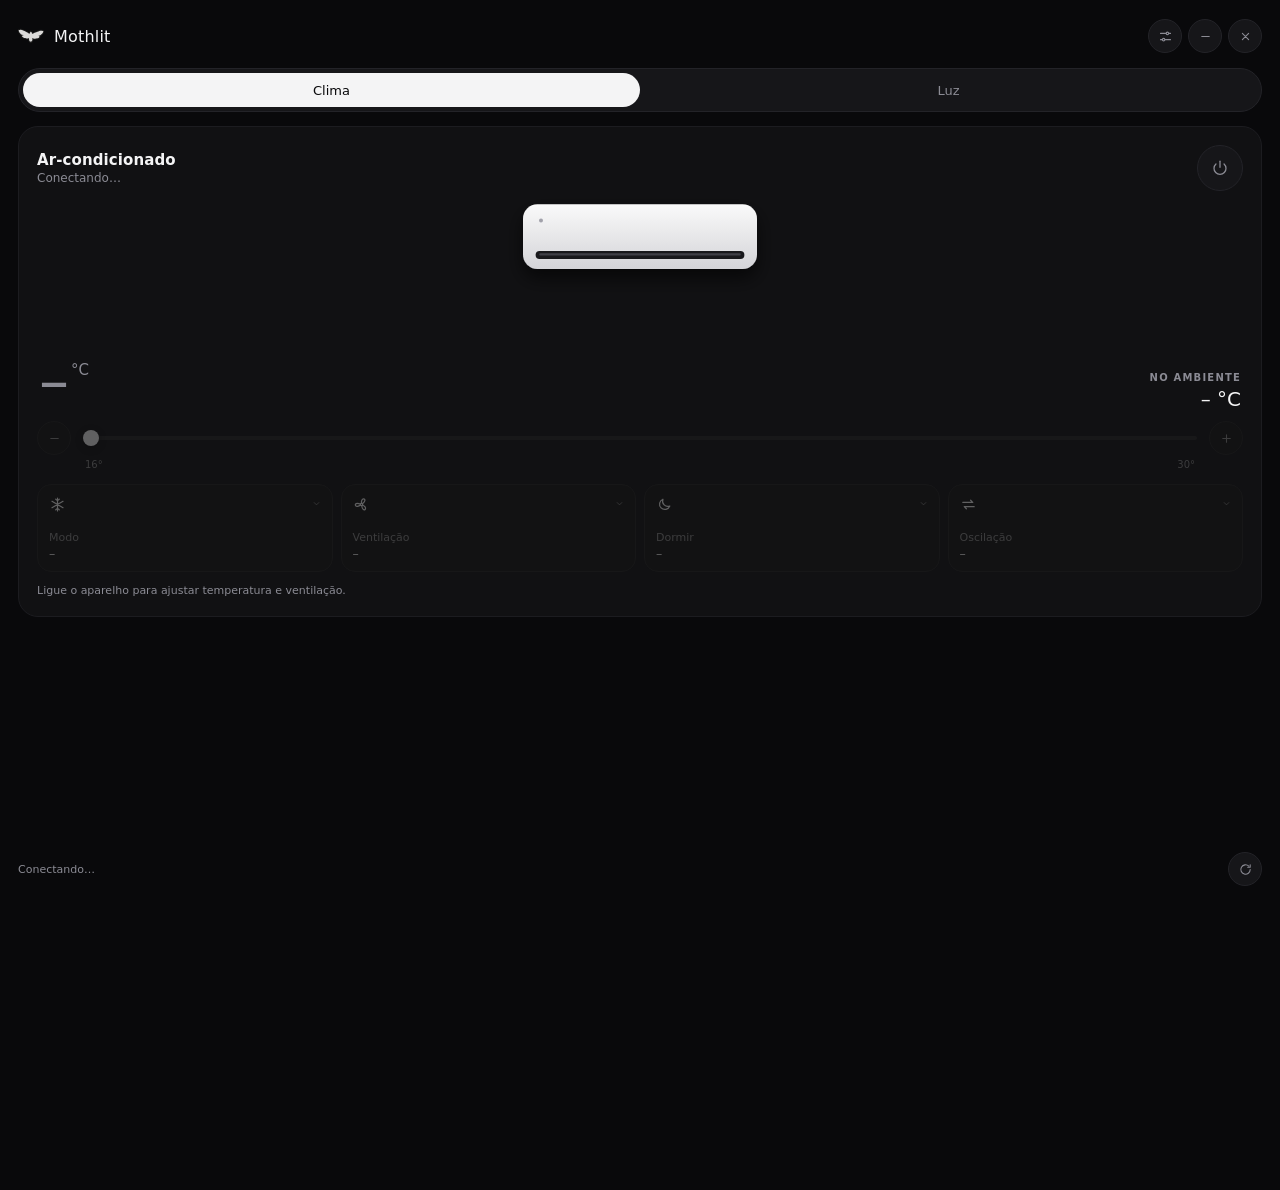
==== mothlit/ui/web/index.html @ a43bb96a "refactor!: troca a interface CustomTkinter por pywebview (HTML/CSS/JS) Tkinter não oferece opacidade" ====
<!doctype html>
<html lang="pt-BR">
<head>
  <meta charset="utf-8">
  <title>Mothlit</title>
  <link rel="stylesheet" href="estilo.css">
</head>
<body>
<div class="app" id="app">

  <header class="titulo pywebview-drag-region">
    <img class="logo pywebview-drag-region" src="moth.svg" alt="">
    <span class="nome pywebview-drag-region">Mothlit</span>
    <div class="acoes-janela">
      <button class="botao-icone" id="btn-config" title="Configurações" data-icone="ajustes"></button>
      <button class="botao-icone" id="btn-min" title="Minimizar" data-icone="menos"></button>
      <button class="botao-icone" id="btn-fechar" title="Fechar" data-icone="fechar"></button>
    </div>
  </header>

  <nav class="abas" id="abas">
    <span class="indicador"></span>
    <button data-alvo="clima" class="ativa">Clima</button>
    <button data-alvo="luz">Luz</button>
  </nav>

  <main class="paginas">

    <!-- ===================== Clima ===================== -->
    <section class="pagina ativa" id="pg-clima">
      <article class="card desligado" id="card-ar">
        <div class="card-topo">
          <div>
            <h2 id="ar-nome">Ar-condicionado</h2>
            <p class="situacao" id="ar-situacao">Conectando…</p>
          </div>
          <button class="energia" id="ar-energia" title="Ligar/desligar" data-icone="energia"></button>
        </div>

        <div class="ilustracao-ar">
          <svg viewBox="0 0 300 170" aria-hidden="true">
            <defs>
              <linearGradient id="g-corpo" x1="0" y1="0" x2="0" y2="1">
                <stop offset="0" stop-color="#fafafa"/>
                <stop offset="1" stop-color="#d4d4d8"/>
              </linearGradient>
              <linearGradient id="g-vento" gradientUnits="userSpaceOnUse" x1="0" y1="78" x2="0" y2="168">
                <stop offset="0" stop-color="#e4e4e7" stop-opacity=".6"/>
                <stop offset="1" stop-color="#e4e4e7" stop-opacity="0"/>
              </linearGradient>
              <filter id="sombra" x="-20%" y="-30%" width="140%" height="190%">
                <feDropShadow dx="0" dy="10" stdDeviation="10" flood-color="#000" flood-opacity=".6"/>
              </filter>
            </defs>
            <g class="vento" id="ar-vento"></g>
            <rect x="20" y="8" width="260" height="72" rx="16" fill="url(#g-corpo)" filter="url(#sombra)"/>
            <rect x="34" y="60" width="232" height="9" rx="4.5" fill="#18181b"/>
            <rect x="38" y="62.5" width="224" height="2.5" rx="1.25" fill="#3f3f46"/>
            <circle class="led" cx="40" cy="26" r="2.2"/>
            <text class="visor" id="ar-visor" x="258" y="38" text-anchor="end"></text>
          </svg>
        </div>

        <div class="temperaturas">
          <div class="alvo"><span id="ar-alvo">–</span><small>°C</small></div>
          <div class="ambiente">
            <span class="rotulo">No ambiente</span>
            <span id="ar-ambiente">– °C</span>
          </div>
        </div>

        <div class="ajustavel">
          <div class="controle-alvo">
            <button class="botao-icone" id="ar-menos" data-icone="menos" title="Diminuir"></button>
            <input type="range" class="slider" id="ar-slider" min="16" max="30" step="1" value="16">
            <button class="botao-icone" id="ar-mais" data-icone="mais" title="Aumentar"></button>
          </div>
          <div class="limites"><span id="ar-min">16°</span><span id="ar-max">30°</span></div>

          <div class="blocos">
            <button class="bloco" data-campo="modo"><span class="bloco-icone" data-icone="floco"></span>
              <span class="seta" data-icone="seta"></span><span class="bloco-titulo">Modo</span><span class="bloco-valor">–</span></button>
            <button class="bloco" data-campo="ventilador"><span class="bloco-icone" data-icone="ventilador"></span>
              <span class="seta" data-icone="seta"></span><span class="bloco-titulo">Ventilação</span><span class="bloco-valor">–</span></button>
            <button class="bloco" data-campo="opcional"><span class="bloco-icone" data-icone="lua"></span>
              <span class="seta" data-icone="seta"></span><span class="bloco-titulo">Dormir</span><span class="bloco-valor">–</span></button>
            <button class="bloco" data-campo="oscilacao"><span class="bloco-icone" data-icone="oscilar"></span>
              <span class="seta" data-icone="seta"></span><span class="bloco-titulo">Oscilação</span><span class="bloco-valor">–</span></button>
          </div>
        </div>
        <p class="dica" id="ar-dica">Ligue o aparelho para ajustar temperatura e ventilação.</p>
      </article>
    </section>

    <!-- ===================== Luz ===================== -->
    <section class="pagina" id="pg-luz">
      <article class="card" id="card-luz">
        <div class="card-topo">
          <div>
            <h2 id="luz-nome">Lâmpada</h2>
            <p class="situacao" id="luz-situacao">Conectando…</p>
          </div>
          <button class="energia" id="luz-energia" title="Ligar/desligar" data-icone="energia"></button>
        </div>

        <div class="quarto apagado" id="quarto">
          <svg viewBox="0 0 360 200" aria-hidden="true">
            <defs>
              <radialGradient id="g-luz" gradientUnits="userSpaceOnUse" cx="180" cy="36" r="250">
                <stop offset="0" class="luz-0"/>
                <stop offset=".45" class="luz-1"/>
                <stop offset="1" class="luz-2"/>
              </radialGradient>
            </defs>
            <rect width="360" height="200" fill="#18181b"/>
            <polygon points="0,0 360,0 265,60 95,60" fill="#26262a"/>
            <polygon points="0,0 95,60 95,160 0,200" fill="#1c1c20"/>
            <polygon points="360,0 265,60 265,160 360,200" fill="#202024"/>
            <polygon points="0,200 95,160 265,160 360,200" fill="#121215"/>
            <rect x="95" y="60" width="170" height="100" fill="#2a2a2f"/>
            <g stroke="#3a3a40" stroke-width="3" stroke-linecap="round">
              <path d="M300 76 340 68M300 85 340 77M300 94 340 86M300 103 340 95M300 112 340 104M300 121 340 113M300 130 340 122"/>
            </g>
            <polygon points="120,150 240,150 262,178 98,178" fill="#323238"/>
            <rect x="98" y="178" width="164" height="8" fill="#26262b"/>
            <rect class="luz" width="360" height="200" fill="url(#g-luz)"/>
            <polygon class="painel" points="150,26 210,26 222,42 138,42"/>
          </svg>
        </div>

        <div class="linha-brilho">
          <span class="icone-suave" data-icone="sol"></span>
          <input type="range" class="slider" id="luz-brilho" min="1" max="100" step="1" value="1">
          <span class="valor" id="luz-brilho-valor">–</span>
        </div>
      </article>

      <nav class="abas abas-sub" id="abas-luz">
        <span class="indicador"></span>
        <button data-alvo="cores" class="ativa">Cores</button>
        <button data-alvo="branco">Branco</button>
      </nav>

      <div class="subpaginas">
        <div class="subpagina ativa" id="sub-cores">
          <div class="disco" id="disco"><span class="marca" id="disco-marca"></span></div>
        </div>
        <div class="subpagina" id="sub-branco">
          <div class="legenda"><span>Quente</span><span>Frio</span></div>
          <input type="range" class="slider slider-temp" id="luz-temp" min="0" max="100" step="1" value="50">
          <div class="presets">
            <button data-temp="0">Quente</button>
            <button data-temp="50">Neutro</button>
            <button data-temp="100">Frio</button>
          </div>
        </div>
      </div>
    </section>
  </main>

  <footer class="rodape">
    <span class="status" id="status"></span>
    <button class="botao-icone" id="btn-atualizar" title="Atualizar" data-icone="atualizar"></button>
  </footer>

  <div class="menu" id="menu" role="menu"></div>

  <div class="folha-fundo" id="folha-fundo">
    <div class="folha" id="folha">
      <div class="folha-topo">
        <h3>Configurações</h3>
        <button class="botao-icone" id="folha-fechar" data-icone="fechar" title="Fechar"></button>
      </div>
      <dl id="folha-dados"></dl>
      <p class="folha-dica">Para reconfigurar: <code>uv run python -m mothlit setup</code></p>
    </div>
  </div>
</div>
<script src="app.js"></script>
</body>
</html>
---- mothlit/ui/web/estilo.css ----
/* Mothlit: escuro, neutro e minimalista. Cor só onde significa algo (luz, visor). */

@property --luz { syntax: "<color>"; inherits: true; initial-value: #ffffff; }
@property --int { syntax: "<number>"; inherits: true; initial-value: 0; }

:root {
  --fundo: #09090b;
  --card: #111113;
  --card-borda: #1c1c20;
  --bloco: #161619;
  --bloco-hover: #1e1e22;
  --bloco-borda: #232328;
  --trilho: #26262b;
  --destaque: #f4f4f5;
  --texto: #f4f4f5;
  --texto-suave: #8b8b94;
  --texto-apagado: #4a4a52;
  --erro: #f87171;
  --visor: #38bdf8;

  --suave: cubic-bezier(.2, .8, .2, 1);
  --rapido: 160ms;
  --medio: 280ms;
  --lento: 600ms;
}

* { box-sizing: border-box; margin: 0; padding: 0; }

html, body {
  height: 100%;
  background: var(--fundo);
  color: var(--texto);
  font-family: "Segoe UI Variable Text", "Segoe UI", system-ui, sans-serif;
  font-size: 13px;
  overflow: hidden;
  user-select: none;
  -webkit-font-smoothing: antialiased;
}

button {
  font: inherit;
  color: inherit;
  background: none;
  border: none;
  cursor: pointer;
  outline: none;
}

svg.icone { width: 1em; height: 1em; display: block; fill: none; stroke: currentColor;
  stroke-width: 1.7; stroke-linecap: round; stroke-linejoin: round; }

/* ---------- janela: aparece e some com fade ---------- */

.app {
  height: 100%;
  display: flex;
  flex-direction: column;
  padding: 14px 18px 14px;
  opacity: 0;
  transform: scale(.985) translateY(6px);
  transition: opacity 320ms var(--suave), transform 420ms var(--suave);
}
.app.visivel { opacity: 1; transform: none; }
.app.saindo { opacity: 0; transform: scale(.985); transition-duration: 160ms; }

/* ---------- barra de título ---------- */

.titulo { display: flex; align-items: center; gap: 10px; height: 44px; margin-bottom: 10px; }
.logo { width: 26px; height: 26px; opacity: .95; }
.nome { font-size: 16px; font-weight: 500; letter-spacing: .2px; flex: 1; }
.acoes-janela { display: flex; gap: 6px; }

.botao-icone {
  width: 34px; height: 34px; border-radius: 50%;
  display: grid; place-items: center; font-size: 15px;
  color: var(--texto-suave);
  background: var(--bloco); border: 1px solid var(--bloco-borda);
  transition: background var(--rapido), color var(--rapido), border-color var(--rapido), transform var(--rapido) var(--suave);
}
.botao-icone:hover { background: var(--bloco-hover); color: var(--texto); }
.botao-icone:active { transform: scale(.92); }
#btn-fechar:hover { background: #2a1416; border-color: #3b1d20; color: var(--erro); }

/* ---------- abas com indicador deslizante ---------- */

.abas {
  position: relative; display: grid; grid-template-columns: 1fr 1fr;
  background: var(--bloco); border: 1px solid var(--bloco-borda);
  border-radius: 999px; padding: 4px; margin-bottom: 14px;
}
.abas button {
  position: relative; z-index: 1; height: 34px; border-radius: 999px;
  color: var(--texto-suave); transition: color var(--medio) var(--suave);
}
.abas button.ativa { color: var(--fundo); font-weight: 500; }
.abas button:not(.ativa):hover { color: var(--texto); }
.abas .indicador {
  position: absolute; top: 4px; bottom: 4px; left: 4px; width: calc(50% - 4px);
  border-radius: 999px; background: var(--destaque);
  transition: transform 360ms var(--suave);
}
.abas[data-pos="1"] .indicador { transform: translateX(100%); }
.abas-sub { margin: 14px 0 4px; }
.abas-sub button { height: 30px; }

/* ---------- páginas: deslizam e fazem fade ---------- */

.paginas { position: relative; flex: 1; }
.pagina, .subpagina {
  position: absolute; inset: 0;
  opacity: 0; pointer-events: none;
  transform: translateX(var(--saida, 18px));
  transition: opacity var(--medio) var(--suave), transform 380ms var(--suave);
}
.pagina.ativa, .subpagina.ativa { opacity: 1; pointer-events: auto; transform: none; }
.pagina.antes, .subpagina.antes { --saida: -18px; }
.subpaginas { position: relative; height: 210px; }

/* ---------- card ---------- */

.card {
  background: var(--card); border: 1px solid var(--card-borda);
  border-radius: 20px; padding: 18px 18px 16px;
}
.card-topo { display: flex; align-items: center; justify-content: space-between; margin-bottom: 6px; }
.card h2 { font-size: 15px; font-weight: 600; letter-spacing: .1px; }
.situacao { font-size: 12px; color: var(--texto-suave); margin-top: 2px; transition: color var(--medio); }
.situacao.erro { color: var(--erro); }
.situacao.erro::before { content: "● "; }

.energia {
  width: 46px; height: 46px; border-radius: 50%;
  display: grid; place-items: center; font-size: 18px;
  color: var(--texto-suave); background: var(--bloco); border: 1px solid var(--bloco-borda);
  transition: background var(--medio) var(--suave), color var(--medio), border-color var(--medio),
              box-shadow var(--lento) var(--suave), transform var(--rapido) var(--suave);
}
.energia:hover { color: var(--texto); background: var(--bloco-hover); }
.energia:active { transform: scale(.92); }
.energia.ligada {
  background: var(--destaque); color: var(--fundo); border-color: var(--destaque);
  box-shadow: 0 0 0 4px rgba(244, 244, 245, .06), 0 0 28px rgba(244, 244, 245, .18);
}

/* ---------- ar-condicionado ---------- */

.ilustracao-ar { height: 150px; display: grid; place-items: center; }
.ilustracao-ar svg { width: 270px; overflow: visible; }
.led { fill: #a1a1aa; transition: fill var(--medio); }
.visor { fill: var(--visor); font: 600 15px "Segoe UI", sans-serif; opacity: 0; transition: opacity var(--lento); }
.vento { opacity: 0; transition: opacity 900ms var(--suave); }
.vento path { fill: none; stroke: url(#g-vento); stroke-width: 1.3; stroke-linecap: round;
  stroke-dasharray: 7 11; animation: sopro 1.4s linear infinite; }
@keyframes sopro { to { stroke-dashoffset: -36; } }
#card-ar.ligado .vento { opacity: 1; }
#card-ar.ligado .visor { opacity: 1; }
#card-ar.ligado .led { fill: var(--visor); }

.temperaturas { display: flex; align-items: flex-end; justify-content: space-between; margin: 4px 2px 10px; }
.alvo { display: flex; align-items: flex-start; gap: 4px; }
.alvo span { font-size: 60px; font-weight: 200; line-height: 1; letter-spacing: -2px;
  font-variant-numeric: tabular-nums; transition: color var(--medio); }
.alvo small { font-size: 15px; color: var(--texto-suave); margin-top: 10px; }
.ambiente { text-align: right; }
.ambiente .rotulo { display: block; font-size: 10px; font-weight: 600; letter-spacing: 1.2px;
  text-transform: uppercase; color: var(--texto-suave); margin-bottom: 4px; }
#ar-ambiente { font-size: 20px; font-weight: 300; }

.controle-alvo { display: flex; align-items: center; gap: 12px; }
.limites { display: flex; justify-content: space-between; padding: 4px 48px 0; font-size: 10px; color: var(--texto-suave); }

.ajustavel { transition: opacity var(--medio) var(--suave), filter var(--medio); }
#card-ar.desligado .ajustavel { opacity: .35; pointer-events: none; filter: saturate(0); }
#card-ar.desligado .alvo span { color: var(--texto-suave); }

.dica { font-size: 11px; color: var(--texto-suave); height: 0; opacity: 0; overflow: hidden;
  transition: opacity var(--medio), height var(--medio) var(--suave), margin var(--medio); }
#card-ar.desligado .dica { height: 16px; opacity: 1; margin-top: 12px; }

/* blocos */
.blocos { display: grid; grid-template-columns: repeat(4, 1fr); gap: 8px; margin-top: 14px; }
.bloco {
  position: relative; height: 88px; padding: 10px 11px; text-align: left;
  display: flex; flex-direction: column; justify-content: flex-end;
  background: var(--bloco); border: 1px solid var(--bloco-borda); border-radius: 14px;
  transition: background var(--rapido), border-color var(--rapido), transform var(--rapido) var(--suave);
}
.bloco:hover { background: var(--bloco-hover); border-color: var(--trilho); }
.bloco:active { transform: scale(.96); }
.bloco-icone { position: absolute; top: 11px; left: 11px; font-size: 17px; color: var(--destaque); }
.seta { position: absolute; top: 13px; right: 10px; font-size: 11px; color: var(--texto-suave);
  transition: transform var(--medio) var(--suave), opacity var(--rapido); }
.bloco.aberto .seta { transform: rotate(180deg); }
.bloco-titulo { font-size: 11px; color: var(--texto-suave); }
.bloco-valor { font-size: 12.5px; margin-top: 2px; white-space: nowrap; overflow: hidden; text-overflow: ellipsis;
  transition: opacity var(--rapido); }
.bloco.trocando .bloco-valor { opacity: 0; }
.bloco.indisponivel { pointer-events: none; }
.bloco.indisponivel .bloco-icone, .bloco.indisponivel .bloco-titulo,
.bloco.indisponivel .bloco-valor { color: var(--texto-apagado); }
.bloco.indisponivel .seta, .bloco.unico .seta { opacity: 0; }

/* ---------- lâmpada ---------- */

.quarto {
  --painel: #46464c;
  margin-top: 10px; border-radius: 14px; overflow: hidden; aspect-ratio: 360 / 200;
  transition: --luz var(--lento) var(--suave), --int var(--lento) var(--suave);
}
.quarto svg { width: 100%; height: 100%; display: block; }
.luz-0 { stop-color: var(--luz); stop-opacity: calc(var(--int) * .95); }
.luz-1 { stop-color: var(--luz); stop-opacity: calc(var(--int) * .32); }
.luz-2 { stop-color: var(--luz); stop-opacity: 0; }
.quarto .luz { mix-blend-mode: screen; }
.quarto .painel { fill: color-mix(in srgb, var(--luz) calc(45% + var(--int) * 20%), white); transition: fill var(--lento); }
.quarto.apagado .painel { fill: #46464c; }
.quarto svg { transition: filter var(--lento) var(--suave); }
.quarto.apagado svg { filter: brightness(.7); }

.linha-brilho { display: flex; align-items: center; gap: 12px; margin-top: 14px; }
.icone-suave { color: var(--texto-suave); font-size: 16px; }
.linha-brilho .valor { width: 38px; text-align: right; font-variant-numeric: tabular-nums; }

/* disco de cores: ângulo = matiz, raio = saturação */
#sub-cores { display: grid; place-items: center; }
.disco {
  position: relative; width: 180px; height: 180px; border-radius: 50%; cursor: crosshair;
  background: radial-gradient(closest-side, #fff, rgba(255, 255, 255, 0)),
              conic-gradient(red, yellow, lime, cyan, blue, magenta, red);
  box-shadow: 0 0 0 1px var(--bloco-borda), 0 12px 40px rgba(0, 0, 0, .5);
  transition: transform var(--medio) var(--suave), filter var(--medio);
}
.disco.desativado { filter: saturate(.3) brightness(.6); pointer-events: none; }
.marca {
  position: absolute; width: 20px; height: 20px; margin: -10px 0 0 -10px; border-radius: 50%;
  border: 2px solid #fff; box-shadow: 0 0 0 1.5px rgba(0, 0, 0, .55), 0 4px 12px rgba(0, 0, 0, .4);
  pointer-events: none;
  transition: transform var(--rapido) var(--suave);
}
.marca.suave { transition: left 420ms var(--suave), top 420ms var(--suave), transform var(--rapido); }
.disco.arrastando .marca { transform: scale(1.25); }

.legenda { display: flex; justify-content: space-between; font-size: 11px; color: var(--texto-suave); margin: 18px 2px 8px; }
.presets { display: grid; grid-template-columns: repeat(3, 1fr); gap: 8px; margin-top: 18px; }
.presets button {
  height: 38px; border-radius: 999px; background: var(--bloco); border: 1px solid var(--bloco-borda);
  transition: background var(--rapido), border-color var(--rapido), transform var(--rapido) var(--suave);
}
.presets button:hover { background: var(--bloco-hover); border-color: var(--trilho); }
.presets button:active { transform: scale(.95); }

/* ---------- sliders ---------- */

.slider {
  --p: 0%;
  -webkit-appearance: none; appearance: none; flex: 1; width: 100%; height: 20px; background: transparent; cursor: pointer;
}
.slider::-webkit-slider-runnable-track {
  height: 4px; border-radius: 4px;
  background: linear-gradient(to right, var(--destaque) var(--p), var(--trilho) var(--p));
}
.slider::-webkit-slider-thumb {
  -webkit-appearance: none; width: 16px; height: 16px; margin-top: -6px; border-radius: 50%;
  background: var(--destaque); box-shadow: 0 2px 8px rgba(0, 0, 0, .5);
  transition: transform var(--rapido) var(--suave);
}
.slider:hover::-webkit-slider-thumb { transform: scale(1.15); }
.slider:active::-webkit-slider-thumb { transform: scale(1.3); }
.slider-temp::-webkit-slider-runnable-track { background: linear-gradient(to right, #ffbe78, #f4f4f5, #cde1ff); }

/* ---------- rodapé ---------- */

.rodape { display: flex; align-items: center; gap: 10px; margin-top: 12px; }
.status { flex: 1; font-size: 11px; color: var(--texto-suave); transition: opacity 200ms, color var(--medio);
  white-space: nowrap; overflow: hidden; text-overflow: ellipsis; }
.status.novo { color: var(--texto); }
.status.erro { color: var(--erro); }
.status.sumindo { opacity: 0; }
#btn-atualizar.girando svg { animation: girar .9s linear infinite; }
@keyframes girar { to { transform: rotate(360deg); } }

/* ---------- menu dos blocos ---------- */

.menu {
  position: fixed; z-index: 10; min-width: 150px; padding: 5px;
  background: rgba(24, 24, 27, .92); border: 1px solid var(--bloco-borda); border-radius: 14px;
  backdrop-filter: blur(16px); box-shadow: 0 16px 48px rgba(0, 0, 0, .6);
  opacity: 0; transform: translateY(-6px) scale(.97); transform-origin: top left; pointer-events: none;
  transition: opacity var(--rapido) var(--suave), transform 220ms var(--suave);
}
.menu.aberto { opacity: 1; transform: none; pointer-events: auto; }
.menu button {
  display: flex; align-items: center; justify-content: space-between; width: 100%;
  padding: 8px 10px; border-radius: 9px; text-align: left; color: var(--texto-suave);
  transition: background var(--rapido), color var(--rapido);
}
.menu button:hover { background: var(--bloco-hover); color: var(--texto); }
.menu button.atual { color: var(--texto); }
.menu button.atual::after { content: ""; width: 6px; height: 6px; border-radius: 50%; background: var(--destaque); }

/* ---------- folha de configurações ---------- */

.folha-fundo {
  position: fixed; inset: 0; z-index: 20; display: flex; align-items: flex-end;
  background: rgba(0, 0, 0, .45); backdrop-filter: blur(6px);
  opacity: 0; pointer-events: none; transition: opacity var(--medio) var(--suave);
}
.folha-fundo.aberta { opacity: 1; pointer-events: auto; }
.folha {
  width: 100%; padding: 20px 22px 26px; background: var(--card); border-top: 1px solid var(--card-borda);
  border-radius: 22px 22px 0 0; transform: translateY(100%); transition: transform 420ms var(--suave);
}
.folha-fundo.aberta .folha { transform: none; }
.folha-topo { display: flex; align-items: center; justify-content: space-between; margin-bottom: 10px; }
.folha h3 { font-size: 15px; font-weight: 600; }
.folha dt { font-size: 11px; color: var(--texto-suave); margin-top: 12px; }
.folha dd { font-size: 12.5px; word-break: break-all; margin-top: 2px; user-select: text; }
.folha-dica { margin-top: 18px; font-size: 11.5px; color: var(--texto-suave); }
.folha code { color: var(--texto); font-family: "Cascadia Code", Consolas, monospace; font-size: 11px; }
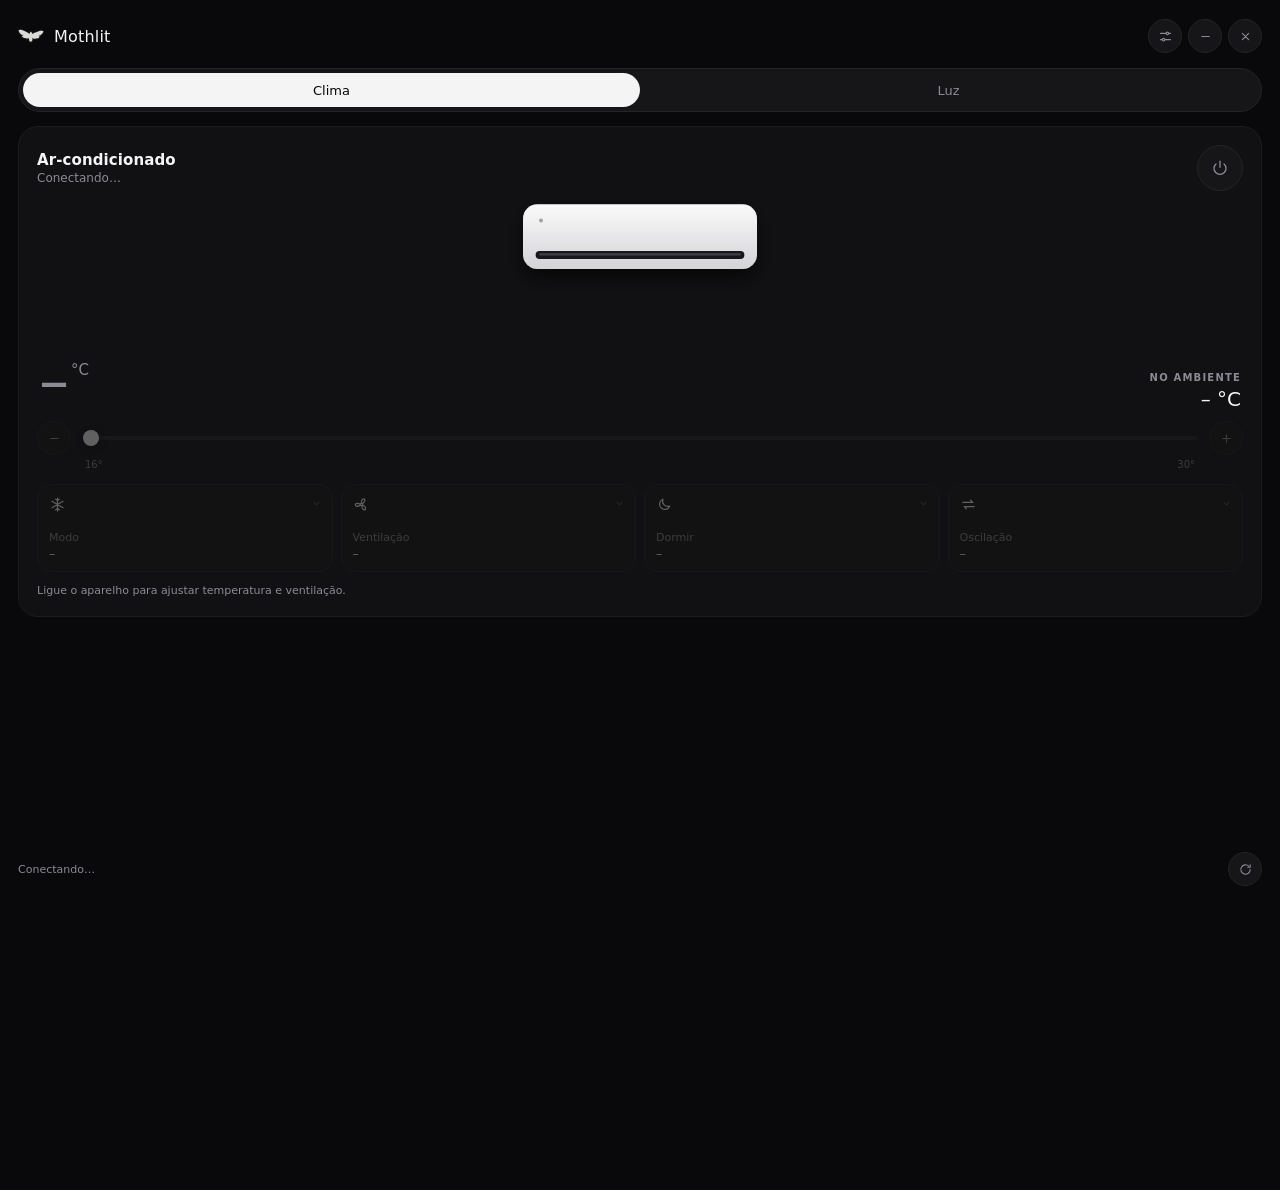
==== commit 5ecbbbba: "feat: OAuth da SmartThings com renovação automática e troca de token pela interface PATs novos da Sm" ====
--- a/mothlit/ui/web/index.html
+++ b/mothlit/ui/web/index.html
@@ -13,7 +13,7 @@
     <span class="nome pywebview-drag-region">Mothlit</span>
     <div class="acoes-janela">
       <button class="botao-icone" id="btn-config" title="Configurações" data-icone="ajustes"></button>
-      <button class="botao-icone" id="btn-min" title="Minimizar" data-icone="menos"></button>
+      <button class="botao-icone" id="btn-min" title="Minimizar para a bandeja" data-icone="menos"></button>
       <button class="botao-icone" id="btn-fechar" title="Fechar" data-icone="fechar"></button>
     </div>
   </header>
@@ -171,7 +171,30 @@
         <h3>Configurações</h3>
         <button class="botao-icone" id="folha-fechar" data-icone="fechar" title="Fechar"></button>
       </div>
+      <div class="opcoes">
+        <div class="opcao">
+          <div>
+            <strong>Iniciar com o Windows</strong>
+            <small>Abre escondido na bandeja ao entrar no Windows</small>
+          </div>
+          <button class="chave" id="pref-iniciar" role="switch" aria-checked="false" data-pref="iniciarComSistema"><span></span></button>
+        </div>
+        <div class="opcao">
+          <div>
+            <strong>Minimizar na bandeja ao fechar</strong>
+            <small>O × esconde o app; para sair, use o menu da bandeja</small>
+          </div>
+          <button class="chave" id="pref-bandeja" role="switch" aria-checked="false" data-pref="fecharParaBandeja"><span></span></button>
+        </div>
+      </div>
+      <h4 class="folha-secao">Aparelhos</h4>
       <dl id="folha-dados"></dl>
+      <h4 class="folha-secao">Acesso à SmartThings</h4>
+      <p class="acesso" id="acesso-st">–</p>
+      <form class="trocar-token" id="form-token" autocomplete="off">
+        <input type="password" id="novo-token" placeholder="Colar novo token pessoal (PAT)" spellcheck="false">
+        <button type="submit" id="salvar-token">Salvar</button>
+      </form>
       <p class="folha-dica">Para reconfigurar: <code>uv run python -m mothlit setup</code></p>
     </div>
   </div>
--- a/mothlit/ui/web/estilo.css
+++ b/mothlit/ui/web/estilo.css
@@ -106,13 +106,19 @@
 /* ---------- páginas: deslizam e fazem fade ---------- */
 
 .paginas { position: relative; flex: 1; }
+/* Páginas ficam empilhadas. A inativa some de verdade (visibility) só depois do fade;
+   a ativa HERDA do pai, para uma subpágina "ativa" dentro de uma página escondida
+   continuar escondida e não roubar cliques da página visível. */
 .pagina, .subpagina {
   position: absolute; inset: 0;
-  opacity: 0; pointer-events: none;
+  opacity: 0; pointer-events: none; visibility: hidden;
   transform: translateX(var(--saida, 18px));
-  transition: opacity var(--medio) var(--suave), transform 380ms var(--suave);
-}
-.pagina.ativa, .subpagina.ativa { opacity: 1; pointer-events: auto; transform: none; }
+  transition: opacity var(--medio) var(--suave), transform 380ms var(--suave), visibility 0s linear 380ms;
+}
+.pagina.ativa, .subpagina.ativa {
+  opacity: 1; pointer-events: inherit; visibility: inherit; transform: none;
+  transition-delay: 0s;
+}
 .pagina.antes, .subpagina.antes { --saida: -18px; }
 .subpaginas { position: relative; height: 210px; }
 
@@ -311,8 +317,53 @@
   border-radius: 22px 22px 0 0; transform: translateY(100%); transition: transform 420ms var(--suave);
 }
 .folha-fundo.aberta .folha { transform: none; }
-.folha-topo { display: flex; align-items: center; justify-content: space-between; margin-bottom: 10px; }
+.folha-topo { display: flex; align-items: center; justify-content: space-between; margin-bottom: 8px; }
+.folha dt:first-child { margin-top: 6px; }
 .folha h3 { font-size: 15px; font-weight: 600; }
+.opcoes { display: flex; flex-direction: column; gap: 4px; margin-top: 6px; }
+.opcao {
+  display: flex; align-items: center; justify-content: space-between; gap: 16px;
+  padding: 12px 14px; border-radius: 14px; background: var(--bloco); border: 1px solid var(--bloco-borda);
+}
+.opcao strong { display: block; font-size: 13px; font-weight: 500; }
+.opcao small { display: block; font-size: 11px; color: var(--texto-suave); margin-top: 2px; }
+.chave {
+  position: relative; flex: none; width: 40px; height: 24px; border-radius: 999px;
+  background: var(--trilho); transition: background var(--medio) var(--suave), opacity var(--rapido);
+}
+.chave span {
+  position: absolute; top: 3px; left: 3px; width: 18px; height: 18px; border-radius: 50%;
+  background: var(--texto-suave); box-shadow: 0 1px 4px rgba(0, 0, 0, .4);
+  transition: transform var(--medio) var(--suave), background var(--medio), width var(--rapido) var(--suave);
+}
+.chave:active span { width: 22px; }
+.chave[aria-checked="true"] { background: var(--destaque); }
+.chave[aria-checked="true"] span { transform: translateX(16px); background: var(--fundo); }
+.chave[aria-checked="true"]:active span { transform: translateX(12px); }
+.chave.salvando { opacity: .6; pointer-events: none; }
+.chave:disabled { opacity: .35; pointer-events: none; }
+.folha-secao { font-size: 11px; font-weight: 600; letter-spacing: 1.2px; text-transform: uppercase;
+  color: var(--texto-suave); margin-top: 20px; }
+
+.acesso { font-size: 12.5px; margin-top: 8px; }
+.acesso small { display: block; font-size: 11px; color: var(--texto-suave); margin-top: 2px; }
+.trocar-token { display: flex; gap: 8px; margin-top: 10px; }
+.trocar-token input {
+  flex: 1; min-width: 0; height: 36px; padding: 0 12px; border-radius: 10px; outline: none;
+  font: inherit; font-size: 12px; color: var(--texto); user-select: text;
+  background: var(--bloco); border: 1px solid var(--bloco-borda);
+  transition: border-color var(--rapido), background var(--rapido);
+}
+.trocar-token input:focus { border-color: var(--texto-suave); background: var(--bloco-hover); }
+.trocar-token input::placeholder { color: var(--texto-apagado); }
+.trocar-token button {
+  height: 36px; padding: 0 14px; border-radius: 10px; font-size: 12px; font-weight: 500;
+  background: var(--destaque); color: var(--fundo);
+  transition: opacity var(--rapido), transform var(--rapido) var(--suave);
+}
+.trocar-token button:active { transform: scale(.95); }
+.trocar-token button:disabled { opacity: .5; pointer-events: none; }
+
 .folha dt { font-size: 11px; color: var(--texto-suave); margin-top: 12px; }
 .folha dd { font-size: 12.5px; word-break: break-all; margin-top: 2px; user-select: text; }
 .folha-dica { margin-top: 18px; font-size: 11.5px; color: var(--texto-suave); }
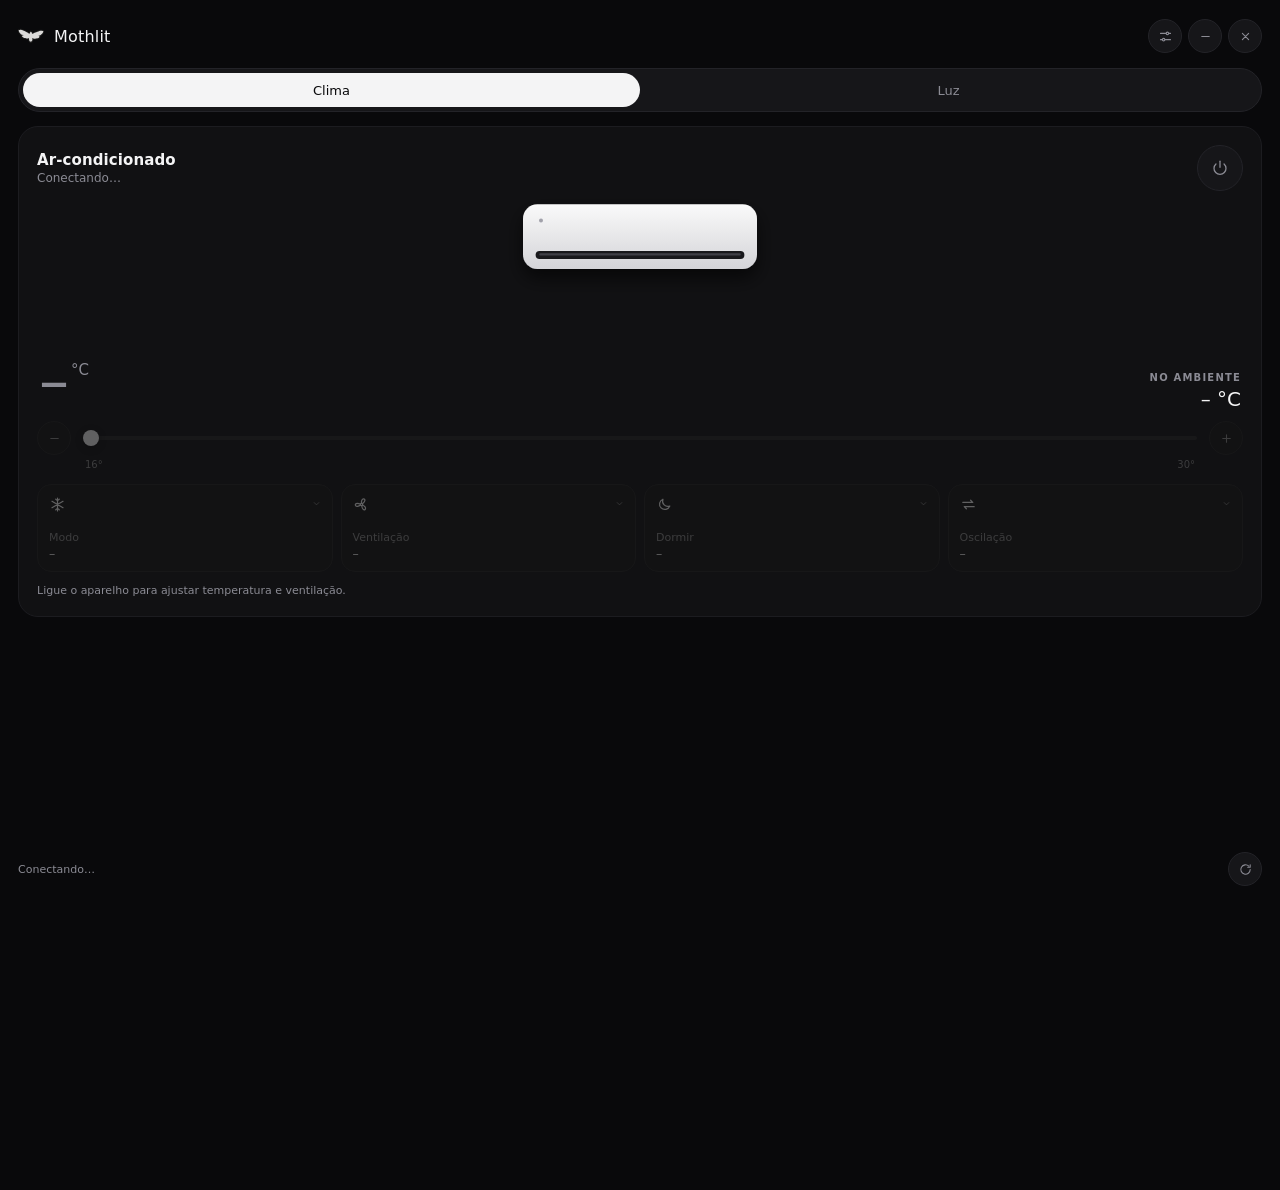
==== commit 401f8f4d: "feat: mini painel na bandeja com os controles essenciais Clique no ícone da bandeja abre um painel c" ====
--- a/mothlit/ui/web/index.html
+++ b/mothlit/ui/web/index.html
@@ -199,6 +199,7 @@
     </div>
   </div>
 </div>
+<script src="comum.js"></script>
 <script src="app.js"></script>
 </body>
 </html>
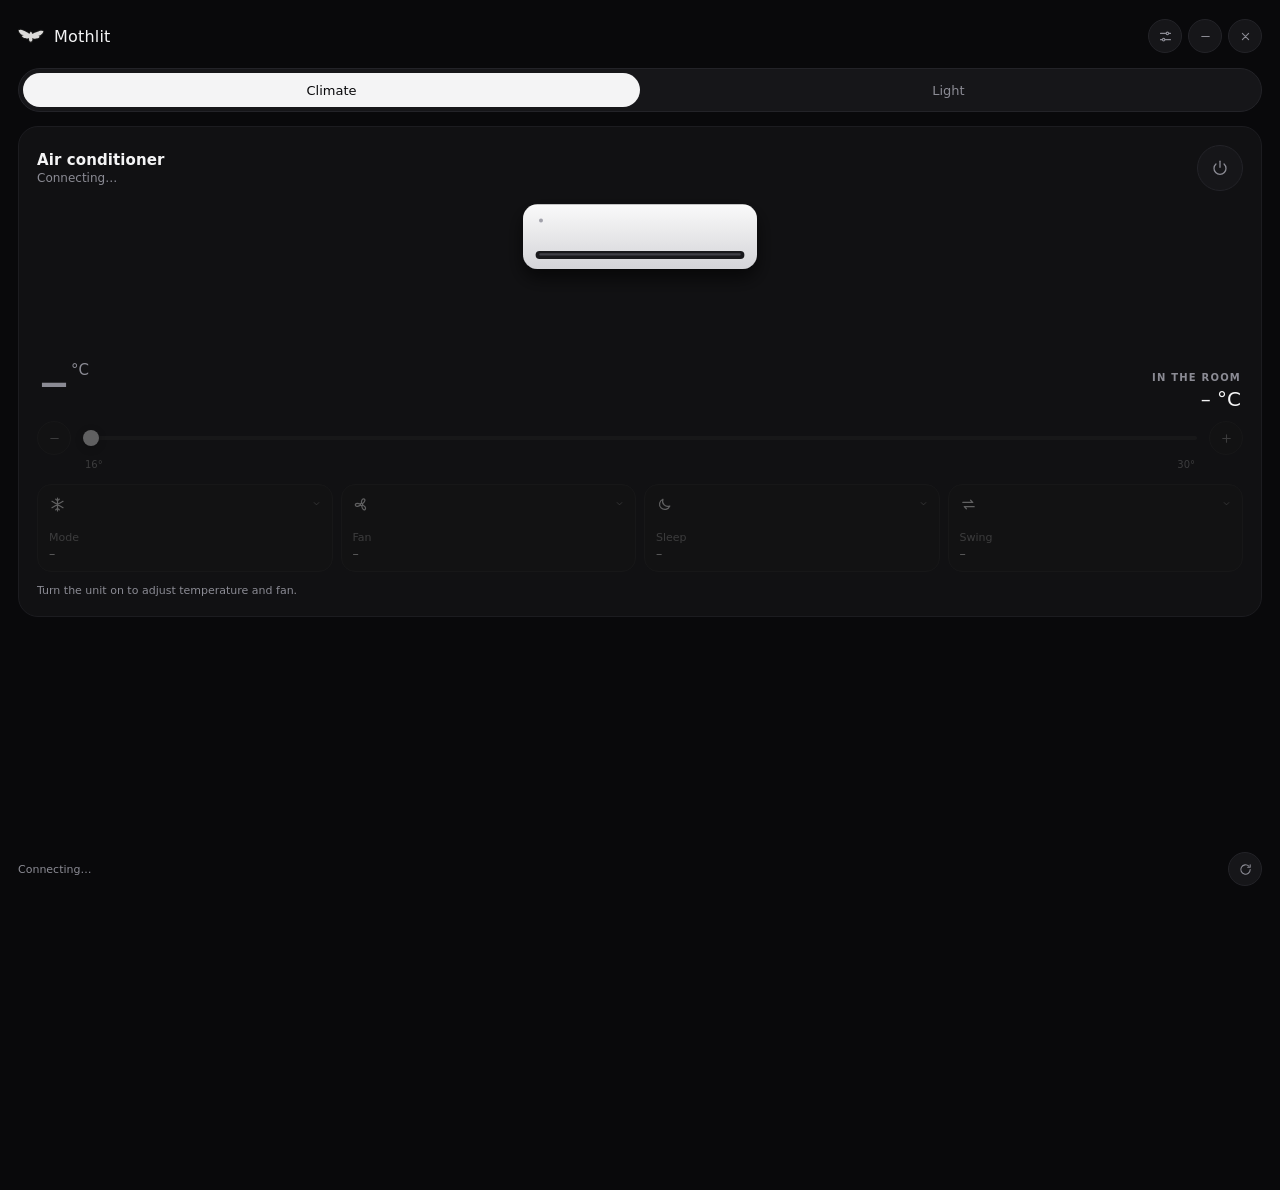
==== commit 1c2c24c3: "Translate the whole repository to English Code identifiers, file names, comments, UI text, CLI comma" ====
--- a/mothlit/ui/web/index.html
+++ b/mothlit/ui/web/index.html
@@ -1,115 +1,115 @@
 <!doctype html>
-<html lang="pt-BR">
+<html lang="en">
 <head>
   <meta charset="utf-8">
   <title>Mothlit</title>
-  <link rel="stylesheet" href="estilo.css">
+  <link rel="stylesheet" href="style.css">
 </head>
 <body>
 <div class="app" id="app">
 
-  <header class="titulo pywebview-drag-region">
+  <header class="titlebar pywebview-drag-region">
     <img class="logo pywebview-drag-region" src="moth.svg" alt="">
-    <span class="nome pywebview-drag-region">Mothlit</span>
-    <div class="acoes-janela">
-      <button class="botao-icone" id="btn-config" title="Configurações" data-icone="ajustes"></button>
-      <button class="botao-icone" id="btn-min" title="Minimizar para a bandeja" data-icone="menos"></button>
-      <button class="botao-icone" id="btn-fechar" title="Fechar" data-icone="fechar"></button>
+    <span class="app-name pywebview-drag-region">Mothlit</span>
+    <div class="window-actions">
+      <button class="icon-button" id="btn-settings" title="Settings" data-icon="settings"></button>
+      <button class="icon-button" id="btn-min" title="Minimize to tray" data-icon="minus"></button>
+      <button class="icon-button" id="btn-close" title="Close" data-icon="close"></button>
     </div>
   </header>
 
-  <nav class="abas" id="abas">
-    <span class="indicador"></span>
-    <button data-alvo="clima" class="ativa">Clima</button>
-    <button data-alvo="luz">Luz</button>
+  <nav class="tabs" id="tabs">
+    <span class="indicator"></span>
+    <button data-target="climate" class="active">Climate</button>
+    <button data-target="light">Light</button>
   </nav>
 
-  <main class="paginas">
-
-    <!-- ===================== Clima ===================== -->
-    <section class="pagina ativa" id="pg-clima">
-      <article class="card desligado" id="card-ar">
-        <div class="card-topo">
-          <div>
-            <h2 id="ar-nome">Ar-condicionado</h2>
-            <p class="situacao" id="ar-situacao">Conectando…</p>
-          </div>
-          <button class="energia" id="ar-energia" title="Ligar/desligar" data-icone="energia"></button>
-        </div>
-
-        <div class="ilustracao-ar">
+  <main class="pages">
+
+    <!-- ===================== Climate ===================== -->
+    <section class="page active" id="pg-climate">
+      <article class="card off" id="card-ac">
+        <div class="card-header">
+          <div>
+            <h2 id="ac-name">Air conditioner</h2>
+            <p class="state-text" id="ac-state">Connecting…</p>
+          </div>
+          <button class="power" id="ac-power" title="Turn on/off" data-icon="power"></button>
+        </div>
+
+        <div class="ac-art">
           <svg viewBox="0 0 300 170" aria-hidden="true">
             <defs>
-              <linearGradient id="g-corpo" x1="0" y1="0" x2="0" y2="1">
+              <linearGradient id="g-body" x1="0" y1="0" x2="0" y2="1">
                 <stop offset="0" stop-color="#fafafa"/>
                 <stop offset="1" stop-color="#d4d4d8"/>
               </linearGradient>
-              <linearGradient id="g-vento" gradientUnits="userSpaceOnUse" x1="0" y1="78" x2="0" y2="168">
+              <linearGradient id="g-wind" gradientUnits="userSpaceOnUse" x1="0" y1="78" x2="0" y2="168">
                 <stop offset="0" stop-color="#e4e4e7" stop-opacity=".6"/>
                 <stop offset="1" stop-color="#e4e4e7" stop-opacity="0"/>
               </linearGradient>
-              <filter id="sombra" x="-20%" y="-30%" width="140%" height="190%">
+              <filter id="shadow" x="-20%" y="-30%" width="140%" height="190%">
                 <feDropShadow dx="0" dy="10" stdDeviation="10" flood-color="#000" flood-opacity=".6"/>
               </filter>
             </defs>
-            <g class="vento" id="ar-vento"></g>
-            <rect x="20" y="8" width="260" height="72" rx="16" fill="url(#g-corpo)" filter="url(#sombra)"/>
+            <g class="airflow" id="ac-airflow"></g>
+            <rect x="20" y="8" width="260" height="72" rx="16" fill="url(#g-body)" filter="url(#shadow)"/>
             <rect x="34" y="60" width="232" height="9" rx="4.5" fill="#18181b"/>
             <rect x="38" y="62.5" width="224" height="2.5" rx="1.25" fill="#3f3f46"/>
             <circle class="led" cx="40" cy="26" r="2.2"/>
-            <text class="visor" id="ar-visor" x="258" y="38" text-anchor="end"></text>
+            <text class="display" id="ac-display" x="258" y="38" text-anchor="end"></text>
           </svg>
         </div>
 
-        <div class="temperaturas">
-          <div class="alvo"><span id="ar-alvo">–</span><small>°C</small></div>
-          <div class="ambiente">
-            <span class="rotulo">No ambiente</span>
-            <span id="ar-ambiente">– °C</span>
-          </div>
-        </div>
-
-        <div class="ajustavel">
-          <div class="controle-alvo">
-            <button class="botao-icone" id="ar-menos" data-icone="menos" title="Diminuir"></button>
-            <input type="range" class="slider" id="ar-slider" min="16" max="30" step="1" value="16">
-            <button class="botao-icone" id="ar-mais" data-icone="mais" title="Aumentar"></button>
-          </div>
-          <div class="limites"><span id="ar-min">16°</span><span id="ar-max">30°</span></div>
-
-          <div class="blocos">
-            <button class="bloco" data-campo="modo"><span class="bloco-icone" data-icone="floco"></span>
-              <span class="seta" data-icone="seta"></span><span class="bloco-titulo">Modo</span><span class="bloco-valor">–</span></button>
-            <button class="bloco" data-campo="ventilador"><span class="bloco-icone" data-icone="ventilador"></span>
-              <span class="seta" data-icone="seta"></span><span class="bloco-titulo">Ventilação</span><span class="bloco-valor">–</span></button>
-            <button class="bloco" data-campo="opcional"><span class="bloco-icone" data-icone="lua"></span>
-              <span class="seta" data-icone="seta"></span><span class="bloco-titulo">Dormir</span><span class="bloco-valor">–</span></button>
-            <button class="bloco" data-campo="oscilacao"><span class="bloco-icone" data-icone="oscilar"></span>
-              <span class="seta" data-icone="seta"></span><span class="bloco-titulo">Oscilação</span><span class="bloco-valor">–</span></button>
-          </div>
-        </div>
-        <p class="dica" id="ar-dica">Ligue o aparelho para ajustar temperatura e ventilação.</p>
+        <div class="temps">
+          <div class="target"><span id="ac-target">–</span><small>°C</small></div>
+          <div class="ambient">
+            <span class="label">In the room</span>
+            <span id="ac-room">– °C</span>
+          </div>
+        </div>
+
+        <div class="adjustable">
+          <div class="target-control">
+            <button class="icon-button" id="ac-minus" data-icon="minus" title="Decrease"></button>
+            <input type="range" class="slider" id="ac-slider" min="16" max="30" step="1" value="16">
+            <button class="icon-button" id="ac-plus" data-icon="plus" title="Increase"></button>
+          </div>
+          <div class="limits"><span id="ac-min">16°</span><span id="ac-max">30°</span></div>
+
+          <div class="tiles">
+            <button class="tile" data-field="mode"><span class="tile-icon" data-icon="snowflake"></span>
+              <span class="chevron" data-icon="chevron"></span><span class="tile-title">Mode</span><span class="tile-value">–</span></button>
+            <button class="tile" data-field="fan"><span class="tile-icon" data-icon="fan"></span>
+              <span class="chevron" data-icon="chevron"></span><span class="tile-title">Fan</span><span class="tile-value">–</span></button>
+            <button class="tile" data-field="optional"><span class="tile-icon" data-icon="moon"></span>
+              <span class="chevron" data-icon="chevron"></span><span class="tile-title">Sleep</span><span class="tile-value">–</span></button>
+            <button class="tile" data-field="oscillation"><span class="tile-icon" data-icon="swing"></span>
+              <span class="chevron" data-icon="chevron"></span><span class="tile-title">Swing</span><span class="tile-value">–</span></button>
+          </div>
+        </div>
+        <p class="hint" id="ac-hint">Turn the unit on to adjust temperature and fan.</p>
       </article>
     </section>
 
-    <!-- ===================== Luz ===================== -->
-    <section class="pagina" id="pg-luz">
-      <article class="card" id="card-luz">
-        <div class="card-topo">
-          <div>
-            <h2 id="luz-nome">Lâmpada</h2>
-            <p class="situacao" id="luz-situacao">Conectando…</p>
-          </div>
-          <button class="energia" id="luz-energia" title="Ligar/desligar" data-icone="energia"></button>
-        </div>
-
-        <div class="quarto apagado" id="quarto">
+    <!-- ===================== Light ===================== -->
+    <section class="page" id="pg-light">
+      <article class="card" id="card-light">
+        <div class="card-header">
+          <div>
+            <h2 id="light-name">Lamp</h2>
+            <p class="state-text" id="light-state">Connecting…</p>
+          </div>
+          <button class="power" id="light-power" title="Turn on/off" data-icon="power"></button>
+        </div>
+
+        <div class="room dark" id="room">
           <svg viewBox="0 0 360 200" aria-hidden="true">
             <defs>
-              <radialGradient id="g-luz" gradientUnits="userSpaceOnUse" cx="180" cy="36" r="250">
-                <stop offset="0" class="luz-0"/>
-                <stop offset=".45" class="luz-1"/>
-                <stop offset="1" class="luz-2"/>
+              <radialGradient id="g-glow" gradientUnits="userSpaceOnUse" cx="180" cy="36" r="250">
+                <stop offset="0" class="glow-0"/>
+                <stop offset=".45" class="glow-1"/>
+                <stop offset="1" class="glow-2"/>
               </radialGradient>
             </defs>
             <rect width="360" height="200" fill="#18181b"/>
@@ -123,83 +123,83 @@
             </g>
             <polygon points="120,150 240,150 262,178 98,178" fill="#323238"/>
             <rect x="98" y="178" width="164" height="8" fill="#26262b"/>
-            <rect class="luz" width="360" height="200" fill="url(#g-luz)"/>
-            <polygon class="painel" points="150,26 210,26 222,42 138,42"/>
+            <rect class="glow" width="360" height="200" fill="url(#g-glow)"/>
+            <polygon class="fixture" points="150,26 210,26 222,42 138,42"/>
           </svg>
         </div>
 
-        <div class="linha-brilho">
-          <span class="icone-suave" data-icone="sol"></span>
-          <input type="range" class="slider" id="luz-brilho" min="1" max="100" step="1" value="1">
-          <span class="valor" id="luz-brilho-valor">–</span>
+        <div class="brightness-row">
+          <span class="muted-icon" data-icon="sun"></span>
+          <input type="range" class="slider" id="light-brightness" min="1" max="100" step="1" value="1">
+          <span class="value" id="light-brightness-value">–</span>
         </div>
       </article>
 
-      <nav class="abas abas-sub" id="abas-luz">
-        <span class="indicador"></span>
-        <button data-alvo="cores" class="ativa">Cores</button>
-        <button data-alvo="branco">Branco</button>
+      <nav class="tabs subtabs" id="light-tabs">
+        <span class="indicator"></span>
+        <button data-target="colors" class="active">Colors</button>
+        <button data-target="white">White</button>
       </nav>
 
-      <div class="subpaginas">
-        <div class="subpagina ativa" id="sub-cores">
-          <div class="disco" id="disco"><span class="marca" id="disco-marca"></span></div>
-        </div>
-        <div class="subpagina" id="sub-branco">
-          <div class="legenda"><span>Quente</span><span>Frio</span></div>
-          <input type="range" class="slider slider-temp" id="luz-temp" min="0" max="100" step="1" value="50">
+      <div class="subpages">
+        <div class="subpage active" id="sub-colors">
+          <div class="wheel" id="wheel"><span class="handle" id="wheel-handle"></span></div>
+        </div>
+        <div class="subpage" id="sub-white">
+          <div class="legend"><span>Warm</span><span>Cool</span></div>
+          <input type="range" class="slider slider-temp" id="light-temp" min="0" max="100" step="1" value="50">
           <div class="presets">
-            <button data-temp="0">Quente</button>
-            <button data-temp="50">Neutro</button>
-            <button data-temp="100">Frio</button>
+            <button data-temp="0">Warm</button>
+            <button data-temp="50">Neutral</button>
+            <button data-temp="100">Cool</button>
           </div>
         </div>
       </div>
     </section>
   </main>
 
-  <footer class="rodape">
+  <footer class="footer">
     <span class="status" id="status"></span>
-    <button class="botao-icone" id="btn-atualizar" title="Atualizar" data-icone="atualizar"></button>
+    <button class="icon-button" id="btn-refresh" title="Refresh" data-icon="refresh"></button>
   </footer>
 
   <div class="menu" id="menu" role="menu"></div>
 
-  <div class="folha-fundo" id="folha-fundo">
-    <div class="folha" id="folha">
-      <div class="folha-topo">
-        <h3>Configurações</h3>
-        <button class="botao-icone" id="folha-fechar" data-icone="fechar" title="Fechar"></button>
+  <div class="sheet-backdrop" id="sheet-backdrop">
+    <div class="sheet" id="sheet">
+      <div class="sheet-header">
+        <h3>Settings</h3>
+        <button class="icon-button" id="sheet-close" data-icon="close" title="Close"></button>
       </div>
-      <div class="opcoes">
-        <div class="opcao">
-          <div>
-            <strong>Iniciar com o Windows</strong>
-            <small>Abre escondido na bandeja ao entrar no Windows</small>
-          </div>
-          <button class="chave" id="pref-iniciar" role="switch" aria-checked="false" data-pref="iniciarComSistema"><span></span></button>
-        </div>
-        <div class="opcao">
-          <div>
-            <strong>Minimizar na bandeja ao fechar</strong>
-            <small>O × esconde o app; para sair, use o menu da bandeja</small>
-          </div>
-          <button class="chave" id="pref-bandeja" role="switch" aria-checked="false" data-pref="fecharParaBandeja"><span></span></button>
+      <div class="options">
+        <div class="option">
+          <div>
+            <strong>Launch at Windows startup</strong>
+            <small>Opens hidden in the tray when you sign in to Windows</small>
+          </div>
+          <button class="switch" id="pref-startup" role="switch" aria-checked="false" data-pref="launchAtStartup"><span></span></button>
+        </div>
+        <div class="option">
+          <div>
+            <strong>Minimize to tray on close</strong>
+            <small>× hides the app; to quit, use the tray menu</small>
+          </div>
+          <button class="switch" id="pref-tray" role="switch" aria-checked="false" data-pref="closeToTray"><span></span></button>
         </div>
       </div>
-      <h4 class="folha-secao">Aparelhos</h4>
-      <dl id="folha-dados"></dl>
-      <h4 class="folha-secao">Acesso à SmartThings</h4>
-      <p class="acesso" id="acesso-st">–</p>
-      <form class="trocar-token" id="form-token" autocomplete="off">
-        <input type="password" id="novo-token" placeholder="Colar novo token pessoal (PAT)" spellcheck="false">
-        <button type="submit" id="salvar-token">Salvar</button>
+      <h4 class="sheet-section">Devices</h4>
+      <dl id="sheet-data"></dl>
+      <h4 class="sheet-section">SmartThings access</h4>
+      <p class="access" id="st-access">–</p>
+      <form class="token-form" id="token-form" autocomplete="off">
+        <input type="password" id="new-token" placeholder="Paste a new personal access token (PAT)" spellcheck="false">
+        <button type="submit" id="save-token">Save</button>
       </form>
-      <p class="folha-dica">Para reconfigurar: <code>uv run python -m mothlit setup</code></p>
+      <p class="sheet-hint">To reconfigure: <code>uv run python -m mothlit setup</code></p>
     </div>
   </div>
 </div>
-<script src="comum.js"></script>
+<script src="common.js"></script>
 <script src="app.js"></script>
 </body>
 </html>
--- a/mothlit/ui/web/style.css
+++ b/mothlit/ui/web/style.css
@@ -0,0 +1,370 @@
+/* Mothlit: dark, neutral and minimal. Color only where it means something (light, display). */
+
+@property --light { syntax: "<color>"; inherits: true; initial-value: #ffffff; }
+@property --intensity { syntax: "<number>"; inherits: true; initial-value: 0; }
+
+:root {
+  --bg: #09090b;
+  --card: #111113;
+  --card-border: #1c1c20;
+  --tile: #161619;
+  --tile-hover: #1e1e22;
+  --tile-border: #232328;
+  --track: #26262b;
+  --accent: #f4f4f5;
+  --text: #f4f4f5;
+  --text-muted: #8b8b94;
+  --text-dim: #4a4a52;
+  --error: #f87171;
+  --display: #38bdf8;
+
+  --ease: cubic-bezier(.2, .8, .2, 1);
+  --fast: 160ms;
+  --medium: 280ms;
+  --slow: 600ms;
+}
+
+* { box-sizing: border-box; margin: 0; padding: 0; }
+
+html, body {
+  height: 100%;
+  background: var(--bg);
+  color: var(--text);
+  font-family: "Segoe UI Variable Text", "Segoe UI", system-ui, sans-serif;
+  font-size: 13px;
+  overflow: hidden;
+  user-select: none;
+  -webkit-font-smoothing: antialiased;
+}
+
+button {
+  font: inherit;
+  color: inherit;
+  background: none;
+  border: none;
+  cursor: pointer;
+  outline: none;
+}
+
+svg.icon { width: 1em; height: 1em; display: block; fill: none; stroke: currentColor;
+  stroke-width: 1.7; stroke-linecap: round; stroke-linejoin: round; }
+
+/* ---------- window: fades in and out ---------- */
+
+.app {
+  height: 100%;
+  display: flex;
+  flex-direction: column;
+  padding: 14px 18px 14px;
+  opacity: 0;
+  transform: scale(.985) translateY(6px);
+  transition: opacity 320ms var(--ease), transform 420ms var(--ease);
+}
+.app.visible { opacity: 1; transform: none; }
+.app.leaving { opacity: 0; transform: scale(.985); transition-duration: 160ms; }
+
+/* ---------- title bar ---------- */
+
+.titlebar { display: flex; align-items: center; gap: 10px; height: 44px; margin-bottom: 10px; }
+.logo { width: 26px; height: 26px; opacity: .95; }
+.app-name { font-size: 16px; font-weight: 500; letter-spacing: .2px; flex: 1; }
+.window-actions { display: flex; gap: 6px; }
+
+.icon-button {
+  width: 34px; height: 34px; border-radius: 50%;
+  display: grid; place-items: center; font-size: 15px;
+  color: var(--text-muted);
+  background: var(--tile); border: 1px solid var(--tile-border);
+  transition: background var(--fast), color var(--fast), border-color var(--fast), transform var(--fast) var(--ease);
+}
+.icon-button:hover { background: var(--tile-hover); color: var(--text); }
+.icon-button:active { transform: scale(.92); }
+#btn-close:hover { background: #2a1416; border-color: #3b1d20; color: var(--error); }
+
+/* ---------- tabs with a sliding indicator ---------- */
+
+.tabs {
+  position: relative; display: grid; grid-template-columns: 1fr 1fr;
+  background: var(--tile); border: 1px solid var(--tile-border);
+  border-radius: 999px; padding: 4px; margin-bottom: 14px;
+}
+.tabs button {
+  position: relative; z-index: 1; height: 34px; border-radius: 999px;
+  color: var(--text-muted); transition: color var(--medium) var(--ease);
+}
+.tabs button.active { color: var(--bg); font-weight: 500; }
+.tabs button:not(.active):hover { color: var(--text); }
+.tabs .indicator {
+  position: absolute; top: 4px; bottom: 4px; left: 4px; width: calc(50% - 4px);
+  border-radius: 999px; background: var(--accent);
+  transition: transform 360ms var(--ease);
+}
+.tabs[data-pos="1"] .indicator { transform: translateX(100%); }
+.subtabs { margin: 14px 0 4px; }
+.subtabs button { height: 30px; }
+
+/* ---------- pages: slide and fade ---------- */
+
+.pages { position: relative; flex: 1; }
+/* Pages are stacked. The inactive one really disappears (visibility) only after the fade;
+   the active one INHERITS from its parent, so an "active" subpage inside a hidden page
+   stays hidden and does not steal clicks from the visible page. */
+.page, .subpage {
+  position: absolute; inset: 0;
+  opacity: 0; pointer-events: none; visibility: hidden;
+  transform: translateX(var(--exit, 18px));
+  transition: opacity var(--medium) var(--ease), transform 380ms var(--ease), visibility 0s linear 380ms;
+}
+.page.active, .subpage.active {
+  opacity: 1; pointer-events: inherit; visibility: inherit; transform: none;
+  transition-delay: 0s;
+}
+.page.before, .subpage.before { --exit: -18px; }
+.subpages { position: relative; height: 210px; }
+
+/* ---------- card ---------- */
+
+.card {
+  background: var(--card); border: 1px solid var(--card-border);
+  border-radius: 20px; padding: 18px 18px 16px;
+}
+.card-header { display: flex; align-items: center; justify-content: space-between; margin-bottom: 6px; }
+.card h2 { font-size: 15px; font-weight: 600; letter-spacing: .1px; }
+.state-text { font-size: 12px; color: var(--text-muted); margin-top: 2px; transition: color var(--medium); }
+.state-text.error { color: var(--error); }
+.state-text.error::before { content: "● "; }
+
+.power {
+  width: 46px; height: 46px; border-radius: 50%;
+  display: grid; place-items: center; font-size: 18px;
+  color: var(--text-muted); background: var(--tile); border: 1px solid var(--tile-border);
+  transition: background var(--medium) var(--ease), color var(--medium), border-color var(--medium),
+              box-shadow var(--slow) var(--ease), transform var(--fast) var(--ease);
+}
+.power:hover { color: var(--text); background: var(--tile-hover); }
+.power:active { transform: scale(.92); }
+.power.on {
+  background: var(--accent); color: var(--bg); border-color: var(--accent);
+  box-shadow: 0 0 0 4px rgba(244, 244, 245, .06), 0 0 28px rgba(244, 244, 245, .18);
+}
+
+/* ---------- air conditioner ---------- */
+
+.ac-art { height: 150px; display: grid; place-items: center; }
+.ac-art svg { width: 270px; overflow: visible; }
+.led { fill: #a1a1aa; transition: fill var(--medium); }
+.display { fill: var(--display); font: 600 15px "Segoe UI", sans-serif; opacity: 0; transition: opacity var(--slow); }
+.airflow { opacity: 0; transition: opacity 900ms var(--ease); }
+.airflow path { fill: none; stroke: url(#g-wind); stroke-width: 1.3; stroke-linecap: round;
+  stroke-dasharray: 7 11; animation: blow 1.4s linear infinite; }
+@keyframes blow { to { stroke-dashoffset: -36; } }
+#card-ac.on .airflow { opacity: 1; }
+#card-ac.on .display { opacity: 1; }
+#card-ac.on .led { fill: var(--display); }
+
+.temps { display: flex; align-items: flex-end; justify-content: space-between; margin: 4px 2px 10px; }
+.target { display: flex; align-items: flex-start; gap: 4px; }
+.target span { font-size: 60px; font-weight: 200; line-height: 1; letter-spacing: -2px;
+  font-variant-numeric: tabular-nums; transition: color var(--medium); }
+.target small { font-size: 15px; color: var(--text-muted); margin-top: 10px; }
+.ambient { text-align: right; }
+.ambient .label { display: block; font-size: 10px; font-weight: 600; letter-spacing: 1.2px;
+  text-transform: uppercase; color: var(--text-muted); margin-bottom: 4px; }
+#ac-room { font-size: 20px; font-weight: 300; }
+
+.target-control { display: flex; align-items: center; gap: 12px; }
+.limits { display: flex; justify-content: space-between; padding: 4px 48px 0; font-size: 10px; color: var(--text-muted); }
+
+.adjustable { transition: opacity var(--medium) var(--ease), filter var(--medium); }
+#card-ac.off .adjustable { opacity: .35; pointer-events: none; filter: saturate(0); }
+#card-ac.off .target span { color: var(--text-muted); }
+
+.hint { font-size: 11px; color: var(--text-muted); height: 0; opacity: 0; overflow: hidden;
+  transition: opacity var(--medium), height var(--medium) var(--ease), margin var(--medium); }
+#card-ac.off .hint { height: 16px; opacity: 1; margin-top: 12px; }
+
+/* tiles */
+.tiles { display: grid; grid-template-columns: repeat(4, 1fr); gap: 8px; margin-top: 14px; }
+.tile {
+  position: relative; height: 88px; padding: 10px 11px; text-align: left;
+  display: flex; flex-direction: column; justify-content: flex-end;
+  background: var(--tile); border: 1px solid var(--tile-border); border-radius: 14px;
+  transition: background var(--fast), border-color var(--fast), transform var(--fast) var(--ease);
+}
+.tile:hover { background: var(--tile-hover); border-color: var(--track); }
+.tile:active { transform: scale(.96); }
+.tile-icon { position: absolute; top: 11px; left: 11px; font-size: 17px; color: var(--accent); }
+.chevron { position: absolute; top: 13px; right: 10px; font-size: 11px; color: var(--text-muted);
+  transition: transform var(--medium) var(--ease), opacity var(--fast); }
+.tile.open .chevron { transform: rotate(180deg); }
+.tile-title { font-size: 11px; color: var(--text-muted); }
+.tile-value { font-size: 12.5px; margin-top: 2px; white-space: nowrap; overflow: hidden; text-overflow: ellipsis;
+  transition: opacity var(--fast); }
+.tile.swapping .tile-value { opacity: 0; }
+.tile.unavailable { pointer-events: none; }
+.tile.unavailable .tile-icon, .tile.unavailable .tile-title,
+.tile.unavailable .tile-value { color: var(--text-dim); }
+.tile.unavailable .chevron, .tile.single .chevron { opacity: 0; }
+
+/* ---------- lamp ---------- */
+
+.room {
+  --fixture: #46464c;
+  margin-top: 10px; border-radius: 14px; overflow: hidden; aspect-ratio: 360 / 200;
+  transition: --light var(--slow) var(--ease), --intensity var(--slow) var(--ease);
+}
+.room svg { width: 100%; height: 100%; display: block; }
+.glow-0 { stop-color: var(--light); stop-opacity: calc(var(--intensity) * .95); }
+.glow-1 { stop-color: var(--light); stop-opacity: calc(var(--intensity) * .32); }
+.glow-2 { stop-color: var(--light); stop-opacity: 0; }
+.room .glow { mix-blend-mode: screen; }
+.room .fixture { fill: color-mix(in srgb, var(--light) calc(45% + var(--intensity) * 20%), white); transition: fill var(--slow); }
+.room.dark .fixture { fill: #46464c; }
+.room svg { transition: filter var(--slow) var(--ease); }
+.room.dark svg { filter: brightness(.7); }
+
+.brightness-row { display: flex; align-items: center; gap: 12px; margin-top: 14px; }
+.muted-icon { color: var(--text-muted); font-size: 16px; }
+.brightness-row .value { width: 38px; text-align: right; font-variant-numeric: tabular-nums; }
+
+/* color wheel: angle = hue, radius = saturation */
+#sub-colors { display: grid; place-items: center; }
+.wheel {
+  position: relative; width: 180px; height: 180px; border-radius: 50%; cursor: crosshair;
+  background: radial-gradient(closest-side, #fff, rgba(255, 255, 255, 0)),
+              conic-gradient(red, yellow, lime, cyan, blue, magenta, red);
+  box-shadow: 0 0 0 1px var(--tile-border), 0 12px 40px rgba(0, 0, 0, .5);
+  transition: transform var(--medium) var(--ease), filter var(--medium);
+}
+.wheel.disabled { filter: saturate(.3) brightness(.6); pointer-events: none; }
+.handle {
+  position: absolute; width: 20px; height: 20px; margin: -10px 0 0 -10px; border-radius: 50%;
+  border: 2px solid #fff; box-shadow: 0 0 0 1.5px rgba(0, 0, 0, .55), 0 4px 12px rgba(0, 0, 0, .4);
+  pointer-events: none;
+  transition: transform var(--fast) var(--ease);
+}
+.handle.smooth { transition: left 420ms var(--ease), top 420ms var(--ease), transform var(--fast); }
+.wheel.dragging .handle { transform: scale(1.25); }
+
+.legend { display: flex; justify-content: space-between; font-size: 11px; color: var(--text-muted); margin: 18px 2px 8px; }
+.presets { display: grid; grid-template-columns: repeat(3, 1fr); gap: 8px; margin-top: 18px; }
+.presets button {
+  height: 38px; border-radius: 999px; background: var(--tile); border: 1px solid var(--tile-border);
+  transition: background var(--fast), border-color var(--fast), transform var(--fast) var(--ease);
+}
+.presets button:hover { background: var(--tile-hover); border-color: var(--track); }
+.presets button:active { transform: scale(.95); }
+
+/* ---------- sliders ---------- */
+
+.slider {
+  --p: 0%;
+  -webkit-appearance: none; appearance: none; flex: 1; width: 100%; height: 20px; background: transparent; cursor: pointer;
+}
+.slider::-webkit-slider-runnable-track {
+  height: 4px; border-radius: 4px;
+  background: linear-gradient(to right, var(--accent) var(--p), var(--track) var(--p));
+}
+.slider::-webkit-slider-thumb {
+  -webkit-appearance: none; width: 16px; height: 16px; margin-top: -6px; border-radius: 50%;
+  background: var(--accent); box-shadow: 0 2px 8px rgba(0, 0, 0, .5);
+  transition: transform var(--fast) var(--ease);
+}
+.slider:hover::-webkit-slider-thumb { transform: scale(1.15); }
+.slider:active::-webkit-slider-thumb { transform: scale(1.3); }
+.slider-temp::-webkit-slider-runnable-track { background: linear-gradient(to right, #ffbe78, #f4f4f5, #cde1ff); }
+
+/* ---------- footer ---------- */
+
+.footer { display: flex; align-items: center; gap: 10px; margin-top: 12px; }
+.status { flex: 1; font-size: 11px; color: var(--text-muted); transition: opacity 200ms, color var(--medium);
+  white-space: nowrap; overflow: hidden; text-overflow: ellipsis; }
+.status.fresh { color: var(--text); }
+.status.error { color: var(--error); }
+.status.fading { opacity: 0; }
+#btn-refresh.spinning svg { animation: spin .9s linear infinite; }
+@keyframes spin { to { transform: rotate(360deg); } }
+
+/* ---------- tile menu ---------- */
+
+.menu {
+  position: fixed; z-index: 10; min-width: 150px; padding: 5px;
+  background: rgba(24, 24, 27, .92); border: 1px solid var(--tile-border); border-radius: 14px;
+  backdrop-filter: blur(16px); box-shadow: 0 16px 48px rgba(0, 0, 0, .6);
+  opacity: 0; transform: translateY(-6px) scale(.97); transform-origin: top left; pointer-events: none;
+  transition: opacity var(--fast) var(--ease), transform 220ms var(--ease);
+}
+.menu.open { opacity: 1; transform: none; pointer-events: auto; }
+.menu button {
+  display: flex; align-items: center; justify-content: space-between; width: 100%;
+  padding: 8px 10px; border-radius: 9px; text-align: left; color: var(--text-muted);
+  transition: background var(--fast), color var(--fast);
+}
+.menu button:hover { background: var(--tile-hover); color: var(--text); }
+.menu button.current { color: var(--text); }
+.menu button.current::after { content: ""; width: 6px; height: 6px; border-radius: 50%; background: var(--accent); }
+
+/* ---------- settings sheet ---------- */
+
+.sheet-backdrop {
+  position: fixed; inset: 0; z-index: 20; display: flex; align-items: flex-end;
+  background: rgba(0, 0, 0, .45); backdrop-filter: blur(6px);
+  opacity: 0; pointer-events: none; transition: opacity var(--medium) var(--ease);
+}
+.sheet-backdrop.open { opacity: 1; pointer-events: auto; }
+.sheet {
+  width: 100%; padding: 20px 22px 26px; background: var(--card); border-top: 1px solid var(--card-border);
+  border-radius: 22px 22px 0 0; transform: translateY(100%); transition: transform 420ms var(--ease);
+}
+.sheet-backdrop.open .sheet { transform: none; }
+.sheet-header { display: flex; align-items: center; justify-content: space-between; margin-bottom: 8px; }
+.sheet dt:first-child { margin-top: 6px; }
+.sheet h3 { font-size: 15px; font-weight: 600; }
+.options { display: flex; flex-direction: column; gap: 4px; margin-top: 6px; }
+.option {
+  display: flex; align-items: center; justify-content: space-between; gap: 16px;
+  padding: 12px 14px; border-radius: 14px; background: var(--tile); border: 1px solid var(--tile-border);
+}
+.option strong { display: block; font-size: 13px; font-weight: 500; }
+.option small { display: block; font-size: 11px; color: var(--text-muted); margin-top: 2px; }
+.switch {
+  position: relative; flex: none; width: 40px; height: 24px; border-radius: 999px;
+  background: var(--track); transition: background var(--medium) var(--ease), opacity var(--fast);
+}
+.switch span {
+  position: absolute; top: 3px; left: 3px; width: 18px; height: 18px; border-radius: 50%;
+  background: var(--text-muted); box-shadow: 0 1px 4px rgba(0, 0, 0, .4);
+  transition: transform var(--medium) var(--ease), background var(--medium), width var(--fast) var(--ease);
+}
+.switch:active span { width: 22px; }
+.switch[aria-checked="true"] { background: var(--accent); }
+.switch[aria-checked="true"] span { transform: translateX(16px); background: var(--bg); }
+.switch[aria-checked="true"]:active span { transform: translateX(12px); }
+.switch.saving { opacity: .6; pointer-events: none; }
+.switch:disabled { opacity: .35; pointer-events: none; }
+.sheet-section { font-size: 11px; font-weight: 600; letter-spacing: 1.2px; text-transform: uppercase;
+  color: var(--text-muted); margin-top: 20px; }
+
+.access { font-size: 12.5px; margin-top: 8px; }
+.access small { display: block; font-size: 11px; color: var(--text-muted); margin-top: 2px; }
+.token-form { display: flex; gap: 8px; margin-top: 10px; }
+.token-form input {
+  flex: 1; min-width: 0; height: 36px; padding: 0 12px; border-radius: 10px; outline: none;
+  font: inherit; font-size: 12px; color: var(--text); user-select: text;
+  background: var(--tile); border: 1px solid var(--tile-border);
+  transition: border-color var(--fast), background var(--fast);
+}
+.token-form input:focus { border-color: var(--text-muted); background: var(--tile-hover); }
+.token-form input::placeholder { color: var(--text-dim); }
+.token-form button {
+  height: 36px; padding: 0 14px; border-radius: 10px; font-size: 12px; font-weight: 500;
+  background: var(--accent); color: var(--bg);
+  transition: opacity var(--fast), transform var(--fast) var(--ease);
+}
+.token-form button:active { transform: scale(.95); }
+.token-form button:disabled { opacity: .5; pointer-events: none; }
+
+.sheet dt { font-size: 11px; color: var(--text-muted); margin-top: 12px; }
+.sheet dd { font-size: 12.5px; word-break: break-all; margin-top: 2px; user-select: text; }
+.sheet-hint { margin-top: 18px; font-size: 11.5px; color: var(--text-muted); }
+.sheet code { color: var(--text); font-family: "Cascadia Code", Consolas, monospace; font-size: 11px; }
